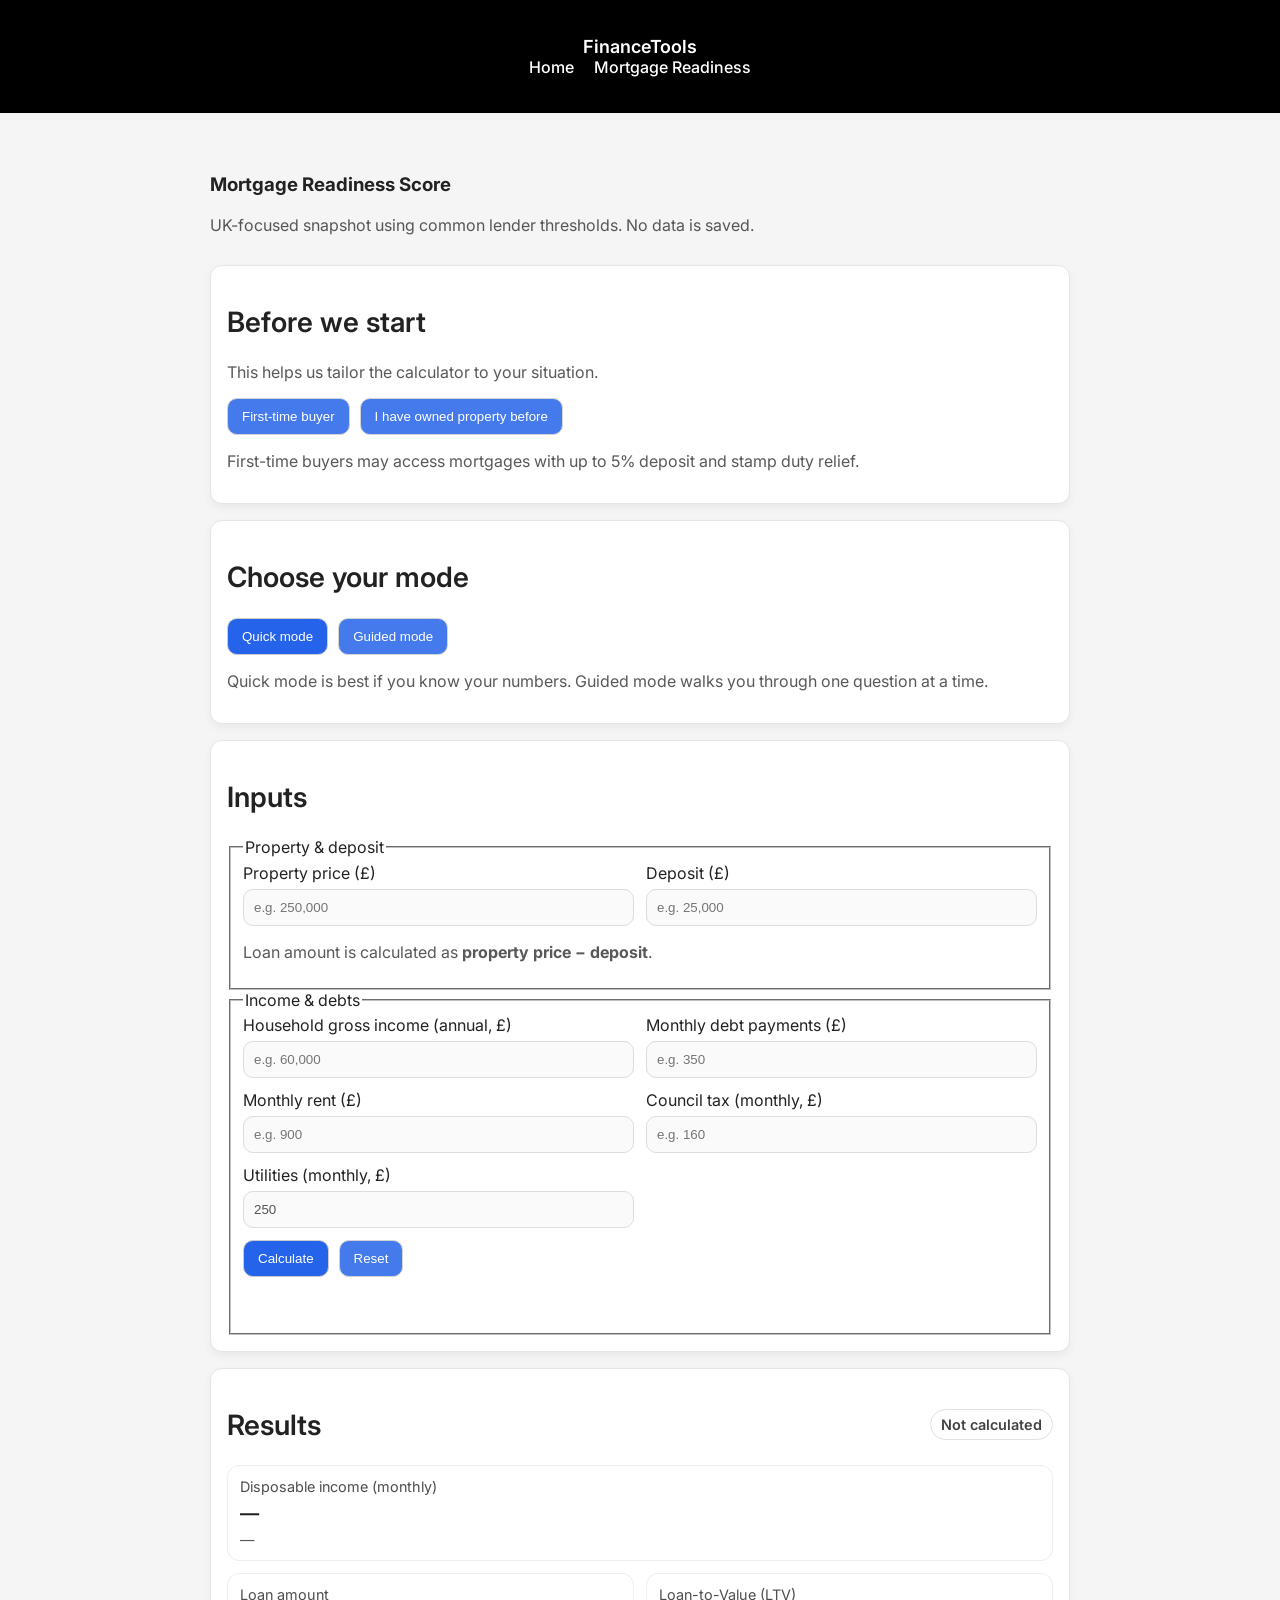
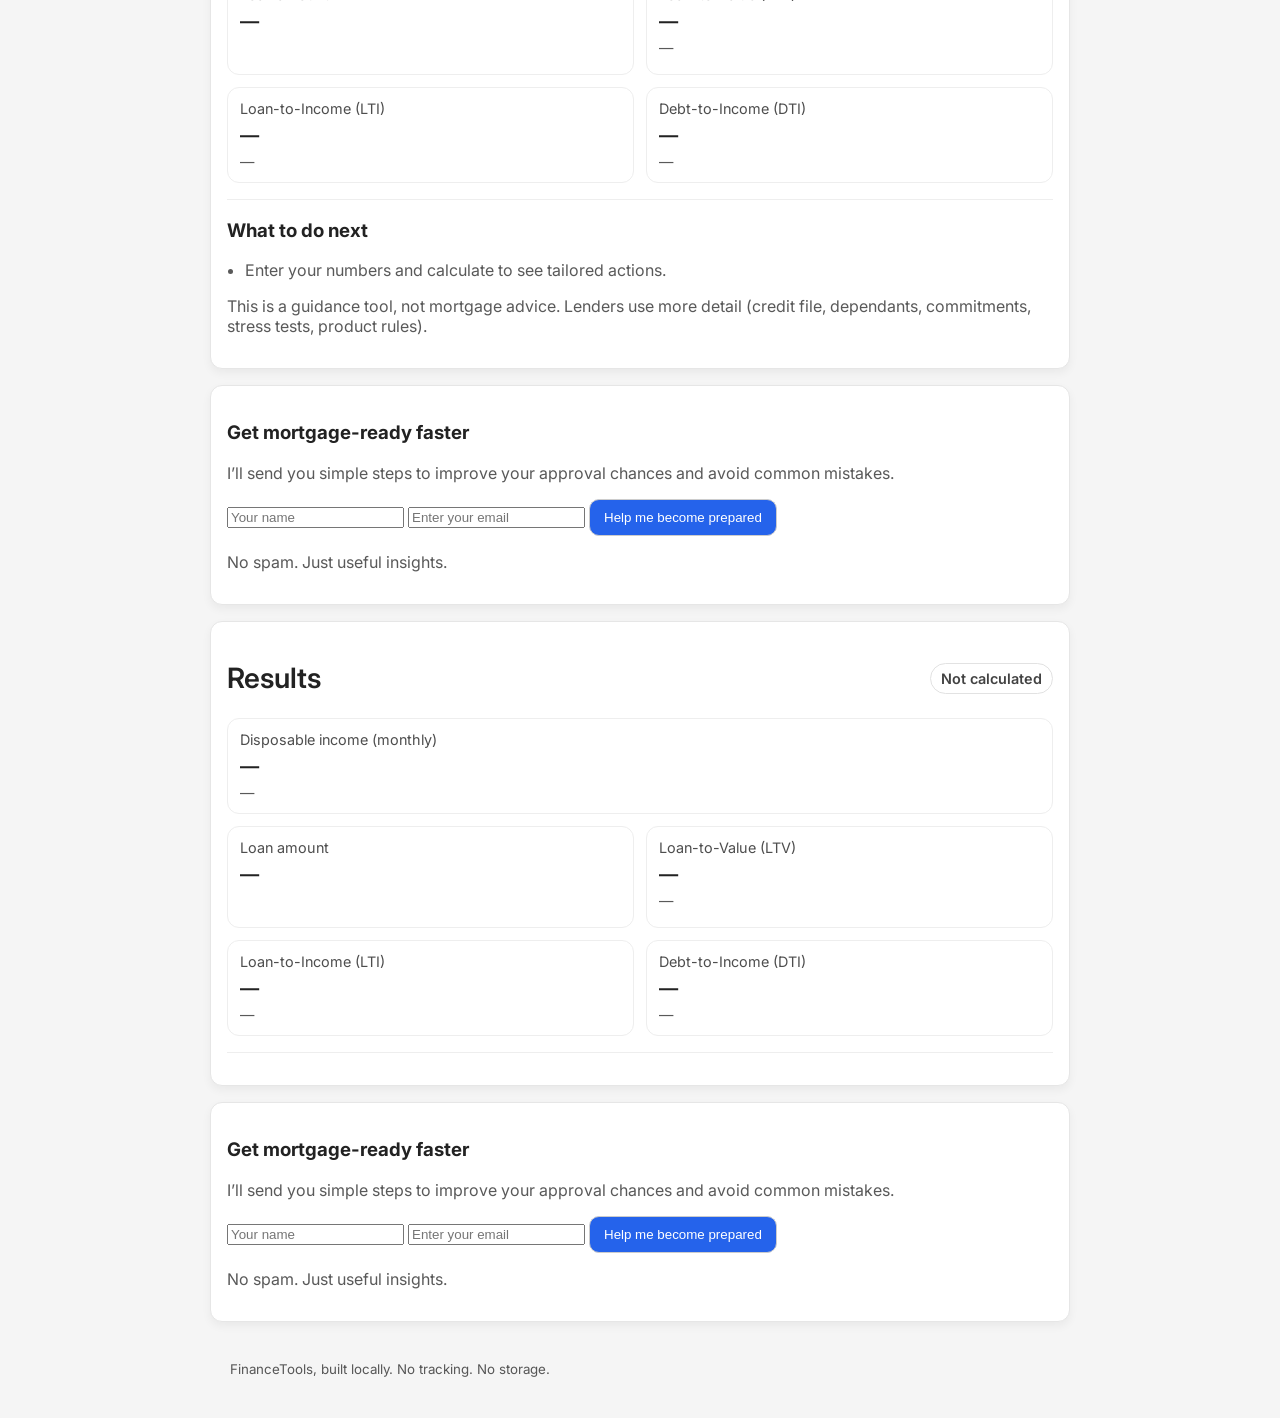
==== calculators/mortgage-readiness.html @ fc6f8579 "first upload" ====
<!doctype html>
<html lang="en-GB">
<head>
  <meta charset="utf-8" />
  <meta name="viewport" content="width=device-width,initial-scale=1" />
  <title>Mortgage Readiness Score | FinanceTools</title>
  <meta name="description" content="UK-focused mortgage readiness score calculator: LTV, LTI, DTI, readiness band and actions." />

  <link rel="stylesheet" href="../assets/css/styles.css" />
  <link href="https://fonts.googleapis.com/css2?family=Inter:wght@400;500;600;700&display=swap" rel="stylesheet">
</head>

<body>
  <header class="site-header">
    <div class="container">
      <a class="brand" href="../index.html">FinanceTools</a>
      <nav class="nav">
        <a href="../index.html">Home</a>
        <a aria-current="page" href="./mortgage-readiness.html">Mortgage Readiness</a>
      </nav>
    </div>
  </header>

  <main class="container">
    <section class="page-head">
      <h3>Mortgage Readiness Score</h3>
      <p class="muted">
        UK-focused snapshot using common lender thresholds. No data is saved.
      </p>
    </section>

  <!-- FTB gate -->
    <section class="card" id="mr-ftbGate">
  <h2>Before we start</h2>
  <p class="muted">
    This helps us tailor the calculator to your situation.
  </p>

  <div class="mode-switch" role="group">
    <button type="button" class="btn btn-secondary" id="mr-ftbYes">
      First-time buyer
    </button>

    <button type="button" class="btn btn-secondary" id="mr-ftbNo">
      I have owned property before
    </button>
  </div>

  <p class="hint muted">
    First-time buyers may access mortgages with up to 5% deposit and stamp duty relief.
  </p>
</section>


    <section class="card">
  <h2>Choose your mode</h2>

  <div class="mode-switch" role="group" aria-label="Calculator mode">
    <button type="button" class="btn" id="mr-modeExpertBtn">Quick mode</button>
    <button type="button" class="btn btn-secondary" id="mr-modeGuidedBtn">Guided mode</button>
  </div>

  <p class="muted" id="mr-modeHelp">
    Quick mode is best if you know your numbers. Guided mode walks you through one question at a time.
  </p>
</section>



    <section class="card" id="mr-expertSection">
      <h2>Inputs</h2>

      <form id="mr-form" class="form" novalidate disabled>
        <fieldset class="fieldset">
          <legend>Property & deposit</legend>

          <div class="field-grid">
            <label class="field">
              <span>Property price (£)</span>
              <input id="mr-propertyPrice" name="propertyPrice" type="text" inputmode="numeric" autocomplete="off" placeholder="e.g. 250,000" required />
            </label>

            <label class="field">
              <span>Deposit (£)</span>
              <input id="mr-deposit" name="deposit" type="text" inputmode="numeric" autocomplete="off" placeholder="e.g. 25,000" required />
            </label>
          </div>

          <p class="hint muted">
            Loan amount is calculated as <strong>property price − deposit</strong>.
          </p>
        </fieldset>

        <fieldset class="fieldset">
          <legend>Income & debts</legend>

          <div class="field-grid">
            <label class="field">
              <span>Household gross income (annual, £)</span>
              <input id="mr-incomeAnnual" name="incomeAnnual" type="text" inputmode="numeric" autocomplete="off" placeholder="e.g. 60,000" required />
            </label>

            <label class="field">
              <span>Monthly debt payments (£)</span>
              <input id="mr-debtMonthly" name="debtMonthly" type="number" inputmode="numeric" min="0" step="10" placeholder="e.g. 350" />
            </label>
            <label class="field">
  <span>Monthly rent (£)</span>
  <input id="mr-rentMonthly" name="rentMonthly" type="number" inputmode="numeric" min="0" step="10" placeholder="e.g. 900" />
</label>

<label class="field">
  <span>Council tax (monthly, £)</span>
  <input id="mr-councilTaxMonthly" name="councilTaxMonthly" type="number" inputmode="numeric" min="0" step="5" placeholder="e.g. 160" />
</label>

<label class="field">
  <span>Utilities (monthly, £)</span>
  <input id="mr-utilitiesMonthly" name="utilitiesMonthly" type="number" inputmode="numeric" min="0" step="5" value="250" />
</label>
          </div>
     <div class="actions">
          <button id="mr-calcBtn" class="btn" type="submit">Calculate</button>
          <button id="mr-resetBtn" class="btn btn-secondary" type="button">Reset</button>
        </div>

        <p id="mr-error" class="error" role="alert" aria-live="polite"></p>
      </form>
    </section>

    

<section class="card" id="mr-guidedSection" hidden>
  <h2>Guided mode</h2>

  <div class="progress-wrap">
    <div class="progress-meta">
      <span id="mr-progressText">Question 1 of 3</span>
      <span class="muted" id="mr-timeRemaining">~1 min remaining</span>
    </div>

    <div class="progress-bar" aria-label="Progress">
      <div class="progress-fill" id="mr-progressFill" style="width: 0%"></div>
    </div>
  </div>

  <div class="guided-step">
    <label class="field">
      <span id="mr-guidedPrompt">Property price (£)</span>
      <input id="mr-guidedInput" type="text" inputmode="numeric" autocomplete="off" placeholder="e.g. 250,000" />
    </label>

    <p class="hint muted" id="mr-guidedHint">This is the purchase price of the property.</p>
    <p class="error" id="mr-guidedError" role="alert" aria-live="polite"></p>

    <div class="actions">
      <button type="button" class="btn btn-secondary" id="mr-prevBtn">Back</button>
      <button type="button" class="btn" id="mr-nextBtn">Next</button>
      <button type="button" class="btn" id="mr-finishBtn" hidden>Finish & calculate</button>
    </div>
  </div>
</section>

<section class="card" aria-live="polite">
  <div class="results-head">
    <h2>Results</h2>
    <div id="mr-bandBadge" class="badge badge-neutral" title="Readiness band">
      Not calculated
    </div>
  </div>

  <div class="metric">
    <div class="metric-label">Disposable income (monthly)</div>
    <div class="metric-value"><span id="mr-disposableMonthly">—</span></div>
    <div class="metric-note muted" id="mr-bufferNote">—</div>
  </div>

  <div class="results-grid">
    <div class="metric">
      <div class="metric-label">Loan amount</div>
      <div class="metric-value"><span id="mr-loanAmount">—</span></div>
    </div>

    <div class="metric">
      <div class="metric-label">Loan-to-Value (LTV)</div>
      <div class="metric-value"><span id="mr-ltv">—</span></div>
      <div class="metric-note muted" id="mr-ltvNote">—</div>
      <div class="metric-note muted" id="mr-depositInsight"></div>
    </div>

    <div class="metric">
      <div class="metric-label">Loan-to-Income (LTI)</div>
      <div class="metric-value"><span id="mr-lti">—</span></div>
      <div class="metric-note muted" id="mr-ltiNote">—</div>
    </div>

    <div class="metric">
      <div class="metric-label">Debt-to-Income (DTI)</div>
      <div class="metric-value"><span id="mr-dti">—</span></div>
      <div class="metric-note muted" id="mr-dtiNote">—</div>
    </div>
  </div>

  <hr class="divider" />

  <section class="recommendations">
    <h3>What to do next</h3>
    <ul id="mr-suggestions" class="list">
      <li class="muted">Enter your numbers and calculate to see tailored actions.</li>
    </ul>

    <p class="disclaimer muted">
      This is a guidance tool, not mortgage advice. Lenders use more detail (credit file, dependants, commitments, stress tests, product rules).
    </p>
  </section>
</section>

<section class="card" id="mr-emailHook">
  <h3>Get mortgage-ready faster</h3>

  <p class="muted">
    I’ll send you simple steps to improve your approval chances and avoid common mistakes.
  </p>

  <input type="text" id="mr-name" placeholder="Your name" class="input" />
  <input type="email" id="mr-email" placeholder="Enter your email" class="input" />

  <button class="btn" id="mr-emailBtn">
    Help me become prepared
  </button>

  <p class="muted small">
    No spam. Just useful insights.
  </p>
</section>

    <!-- results -->
    <section class="card" aria-live="polite">
      <div class="results-head">
        <h2>Results</h2>
        <div id="mr-bandBadge" class="badge badge-neutral" title="Readiness band">
          Not calculated
        </div>
      </div>
    
      <div class="metric">
  <div class="metric-label">Disposable income (monthly)</div>
  <div class="metric-value"><span id="mr-disposableMonthly">—</span></div>
  <div class="metric-note muted" id="mr-bufferNote">—</div>
</div>

      <div class="results-grid">
        <div class="metric">
          <div class="metric-label">Loan amount</div>
          <div class="metric-value"><span id="mr-loanAmount">—</span></div>
        </div>

       <div class="metric">
  <div class="metric-label">Loan-to-Value (LTV)</div>
  <div class="metric-value"><span id="mr-ltv">—</span></div>
  <div class="metric-note muted" id="mr-ltvNote">—</div>
  <div class="metric-note muted" id="mr-depositInsight"></div>
</div>

        <div class="metric">
          <div class="metric-label">Loan-to-Income (LTI)</div>
          <div class="metric-value"><span id="mr-lti">—</span></div>
          <div class="metric-note muted" id="mr-ltiNote">—</div>
        </div>

        <div class="metric">
          <div class="metric-label">Debt-to-Income (DTI)</div>
          <div class="metric-value"><span id="mr-dti">—</span></div>
          <div class="metric-note muted" id="mr-dtiNote">—</div>
        </div>
      </div>

            <hr class="divider" />

  </div>
 </section>


<!--email hook-->
<section class="card" id="mr-emailHook">
  <h3>Get mortgage-ready faster</h3>

  <p class="muted">
    I’ll send you simple steps to improve your approval chances and avoid common mistakes.
  </p>

  <input type="text" id="mr-name" placeholder="Your name" class="input" />
  <input type="email" id="mr-email" placeholder="Enter your email" class="input" />

  <button class="btn" id="mr-emailBtn">
    Help me become prepared
  </button>

  <p class="muted small">
    No spam. Just useful insights.
  </p>
</section>

 
  <footer class="site-footer">
    <div class="container muted">
      <small>FinanceTools, built locally. No tracking. No storage.</small>
    </div>
  </footer>

<script src="../assets/js/tax-utils.js"></script>
<script src="../assets/js/mortgage-calculations.js"></script>
<script src="../assets/js/mortgage-readiness.js"></script>
</body>
</html>
---- assets/css/styles.css ----
*,
*::before,
*::after {
    box-sizing: border-box;
}

.page-head h1 {
  font-size: 56px;
  font-weight: 700;
  line-height: 1.1;
  letter-spacing: -0.02em;
  margin-bottom: 10px;
}

h2 {
  font-size: 28px;
  font-weight: 600;
}

html, body {
    overflow-x: hidden;
}

.field,
.metric,
.results-head {
    min-width: 0;
}

body {
    font-family: Arial, sans-serif;
    margin: 0;
    background: #f5f5f5;
    color: #222;
}

header {
    text-align: center;
    padding: 80px 20px;
    background: #111;
    color: white;
}

header h1 {
    margin: 0;
    font-size: 2.5rem;
}

main {
    padding: 40px 20px;
    max-width: 1000px;
    margin: auto;
}

.calculator-grid {
    display: grid;
    grid-template-columns: repeat(auto-fit, minmax(250px, 1fr));
    gap: 20px;
}

.card {
    background: white;
    padding: 20px;
    border-radius: 8px;
    text-decoration: none;
    color: inherit;
    box-shadow: 0 4px 10px rgba(0,0,0,0.05);
    transition: 0.2s ease;
}

.card:hover {
    transform: translateY(-5px);
}

.coming-soon {
    opacity: 0.6;
}

.btn-selected {
  background: #000;
  color: #fff;
  border-color: #000;
}

.btn-selected:hover {
  background: #000;
}

.ltv-ladder {
  margin-top: 12px;
}

.ltv-band {
  display: flex;
  justify-content: space-between;
  padding: 6px 10px;
  border: 1px solid #ddd;
  border-radius: 4px;
  margin-bottom: 4px;
  background: #fafafa;
}

.ltv-band-active {
  background: #111;
  color: white;
  border-color: #111;
}

body {
  font-family: "Inter", system-ui, -apple-system, Segoe UI, Roboto, sans-serif;
}

.page-head {
  margin-top: 40px;
  margin-bottom: 30px;
}

.page-head h1 {
  font-size: 42px;
  font-weight: 700;
  letter-spacing: -0.02em;
  margin-bottom: 10px;
  color: #111;
}

.page-head h1 {
  font-size: 48px;
  font-weight: 700;
  letter-spacing: -0.02em;
  line-height: 1.1;
  margin-bottom: 12px;
}

.site-header {
  background: #000;
  color: #fff;
  padding: 16px 0;
}

.site-header .brand {
  color: #fff;
  text-decoration: none;
  font-weight: 600;
  font-size: 18px;
}

.site-header .nav a {
  color: white;
  padding: 4px 8px;
  border-radius: 4px;
}

.site-header .nav a:hover {
  background: rgba(237, 237, 65, 0.543);
}
.brand {
  font-weight: 600;
  font-size: 18px;
  text-decoration: none;
  color: #111;
}

.nav a {
  color: #6b7280;
  text-decoration: none;
  font-weight: 500;
}

.nav a:hover {
  color: #111;
}

:root {
  --accent: #2563eb;
}

.btn {
  background: var(--accent);
  color: white;
}

.btn:hover {
  background: #1d4ed8;
}

.container {
  max-width: 900px;
  margin: auto;
  padding: 20px;
}


.card { border: 1px solid #e6e6e6; border-radius: 12px; padding: 16px; margin: 16px 0; }
.muted { opacity: 0.75; }
.field-grid { display: grid; gap: 12px; grid-template-columns: repeat(2, minmax(0, 1fr)); }
.field span { display: block; margin-bottom: 6px; }
.field input { width: 100%; padding: 10px; border-radius: 10px; border: 1px solid #ddd; }
.actions { display: flex; gap: 10px; margin-top: 12px; }
.btn { padding: 10px 14px; border-radius: 10px; border: 1px solid #ccc; cursor: pointer; }
.btn-secondary { opacity: 0.85; }
.error { margin-top: 10px; color: #b00020; min-height: 1.2em; }
.results-head { display:flex; align-items:center; justify-content:space-between; gap: 12px; }
.results-grid { display:grid; gap: 12px; grid-template-columns: repeat(2, minmax(0, 1fr)); margin-top: 12px; }
.metric { padding: 12px; border: 1px solid #eee; border-radius: 12px; }
.metric-label { font-size: 0.9rem; opacity: 0.8; }
.metric-value { font-size: 1.2rem; font-weight: 600; margin-top: 6px; }
.metric-note { margin-top: 6px; font-size: 0.9rem; }
.badge { padding: 6px 10px; border-radius: 999px; font-weight: 600; font-size: 0.9rem; border: 1px solid #ddd; }
.badge-neutral { opacity: 0.85; }
.badge-green { border-color: #2e7d32; }
.badge-amber { border-color: #f9a825; }
.badge-red { border-color: #c62828; }
.divider { border: 0; border-top: 1px solid #eee; margin: 16px 0; }
.list { margin: 0; padding-left: 18px; }
@media (max-width: 720px) {
  .field-grid, .results-grid { grid-template-columns: 1fr; }
}

details summary {
  cursor: pointer;
  padding: 10px 12px;
  border-radius: 10px;
  background: #f6f6f6;
  list-style: none;
}

details summary::-webkit-details-marker {
  display: none;
}

details summary {
  display: flex;
  align-items: center;
  justify-content: space-between;
}

details summary::after {
  content: "▾";
  transition: transform 0.2s ease;
}

details[open] summary::after {
  transform: rotate(180deg);
}

.mode-switch { display: flex; gap: 10px; flex-wrap: wrap; }

.progress-wrap { margin-top: 10px; }
.progress-meta { display: flex; justify-content: space-between; gap: 12px; margin-bottom: 8px; }
.progress-bar { width: 100%; height: 10px; background: #eee; border-radius: 999px; overflow: hidden; }
.progress-fill { height: 100%; background: #111; width: 0%; transition: width 0.2s ease; }

.guided-step { margin-top: 12px; }
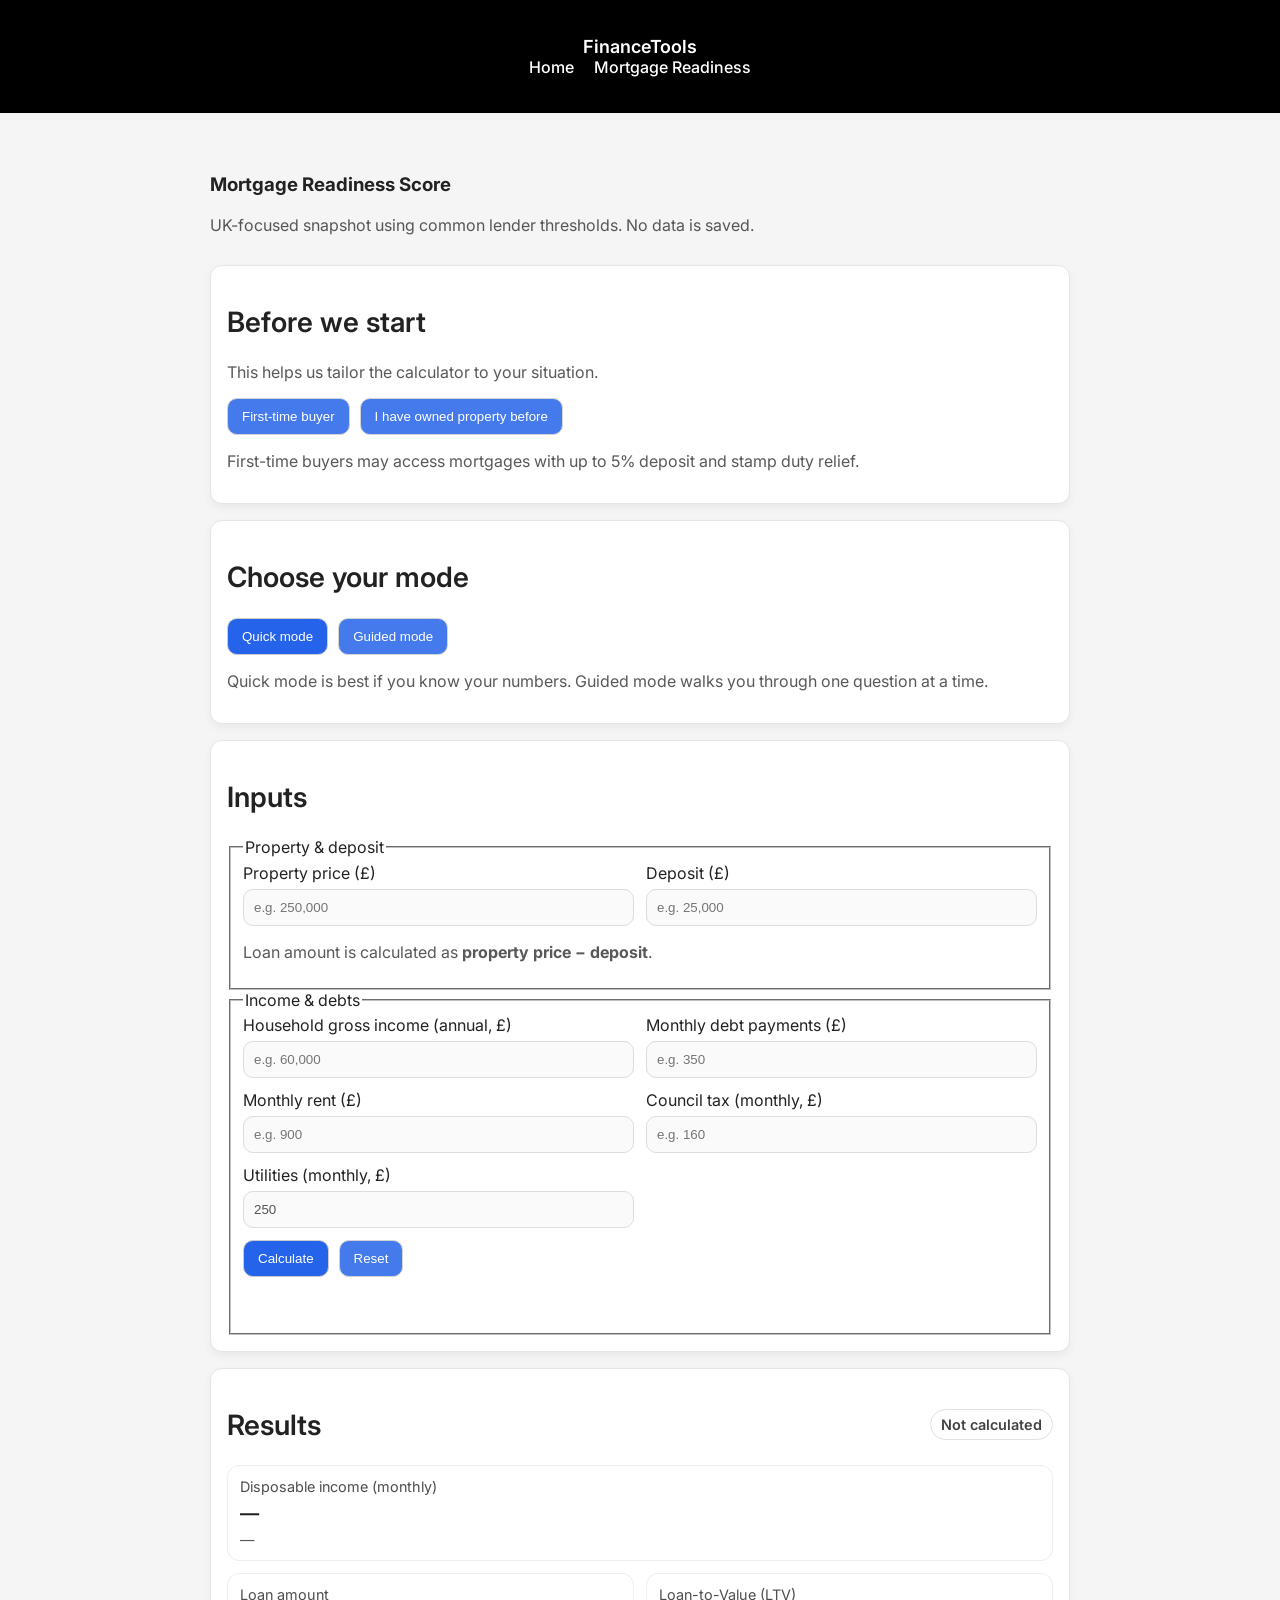
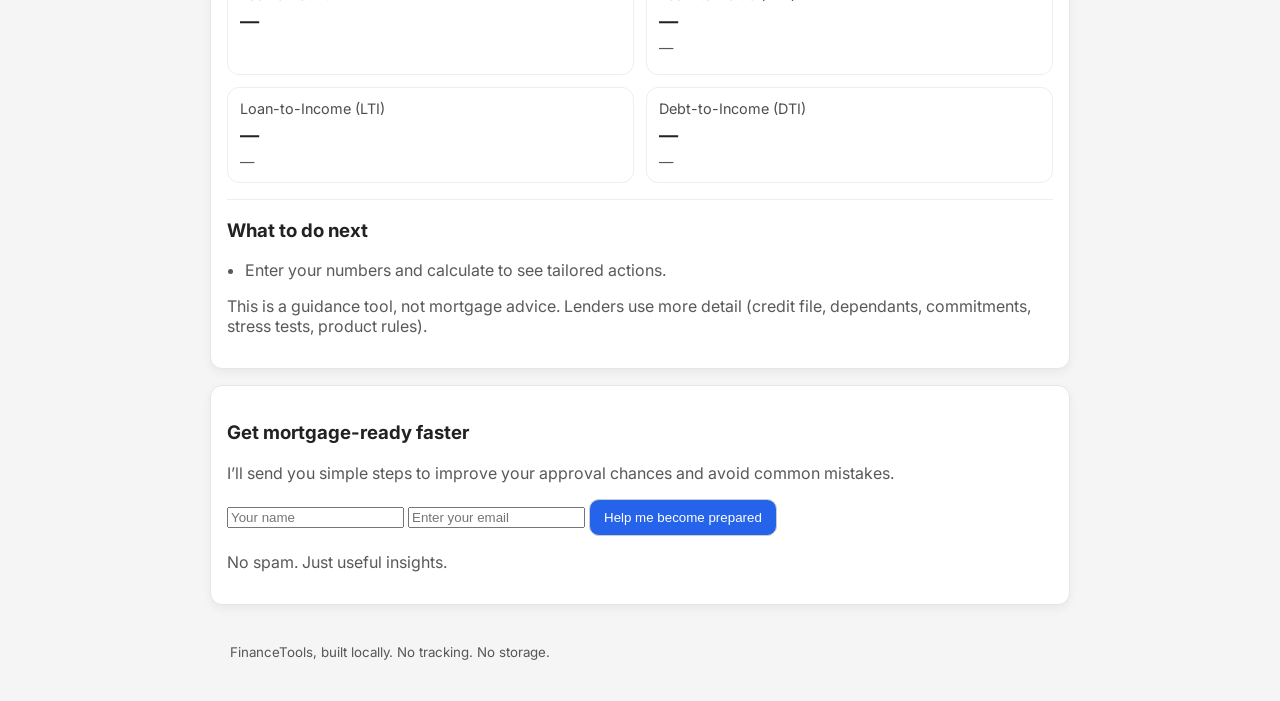
==== commit c43e0be1: "update" ====
--- a/calculators/mortgage-readiness.html
+++ b/calculators/mortgage-readiness.html
@@ -234,73 +234,6 @@
   </p>
 </section>
 
-    <!-- results -->
-    <section class="card" aria-live="polite">
-      <div class="results-head">
-        <h2>Results</h2>
-        <div id="mr-bandBadge" class="badge badge-neutral" title="Readiness band">
-          Not calculated
-        </div>
-      </div>
-    
-      <div class="metric">
-  <div class="metric-label">Disposable income (monthly)</div>
-  <div class="metric-value"><span id="mr-disposableMonthly">—</span></div>
-  <div class="metric-note muted" id="mr-bufferNote">—</div>
-</div>
-
-      <div class="results-grid">
-        <div class="metric">
-          <div class="metric-label">Loan amount</div>
-          <div class="metric-value"><span id="mr-loanAmount">—</span></div>
-        </div>
-
-       <div class="metric">
-  <div class="metric-label">Loan-to-Value (LTV)</div>
-  <div class="metric-value"><span id="mr-ltv">—</span></div>
-  <div class="metric-note muted" id="mr-ltvNote">—</div>
-  <div class="metric-note muted" id="mr-depositInsight"></div>
-</div>
-
-        <div class="metric">
-          <div class="metric-label">Loan-to-Income (LTI)</div>
-          <div class="metric-value"><span id="mr-lti">—</span></div>
-          <div class="metric-note muted" id="mr-ltiNote">—</div>
-        </div>
-
-        <div class="metric">
-          <div class="metric-label">Debt-to-Income (DTI)</div>
-          <div class="metric-value"><span id="mr-dti">—</span></div>
-          <div class="metric-note muted" id="mr-dtiNote">—</div>
-        </div>
-      </div>
-
-            <hr class="divider" />
-
-  </div>
- </section>
-
-
-<!--email hook-->
-<section class="card" id="mr-emailHook">
-  <h3>Get mortgage-ready faster</h3>
-
-  <p class="muted">
-    I’ll send you simple steps to improve your approval chances and avoid common mistakes.
-  </p>
-
-  <input type="text" id="mr-name" placeholder="Your name" class="input" />
-  <input type="email" id="mr-email" placeholder="Enter your email" class="input" />
-
-  <button class="btn" id="mr-emailBtn">
-    Help me become prepared
-  </button>
-
-  <p class="muted small">
-    No spam. Just useful insights.
-  </p>
-</section>
-
  
   <footer class="site-footer">
     <div class="container muted">
